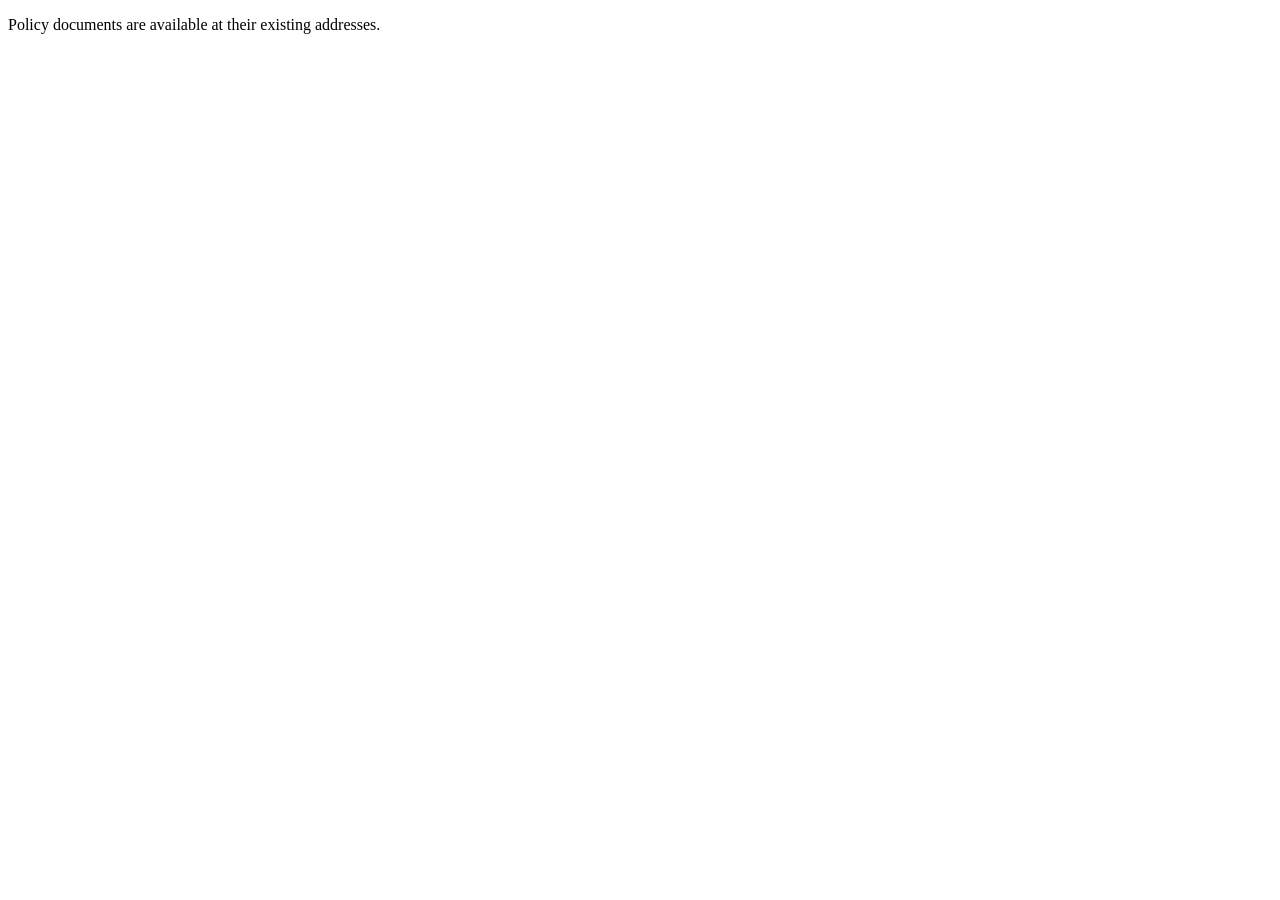
==== index.html @ 6944394e "Restore public TubTime privacy and terms documents" ====
<!doctype html><html lang="en"><head><meta charset="utf-8"><meta name="robots" content="noindex,nofollow"><meta name="viewport" content="width=device-width, initial-scale=1"><title>Policy documents</title></head><body><p>Policy documents are available at their existing addresses.</p></body></html>
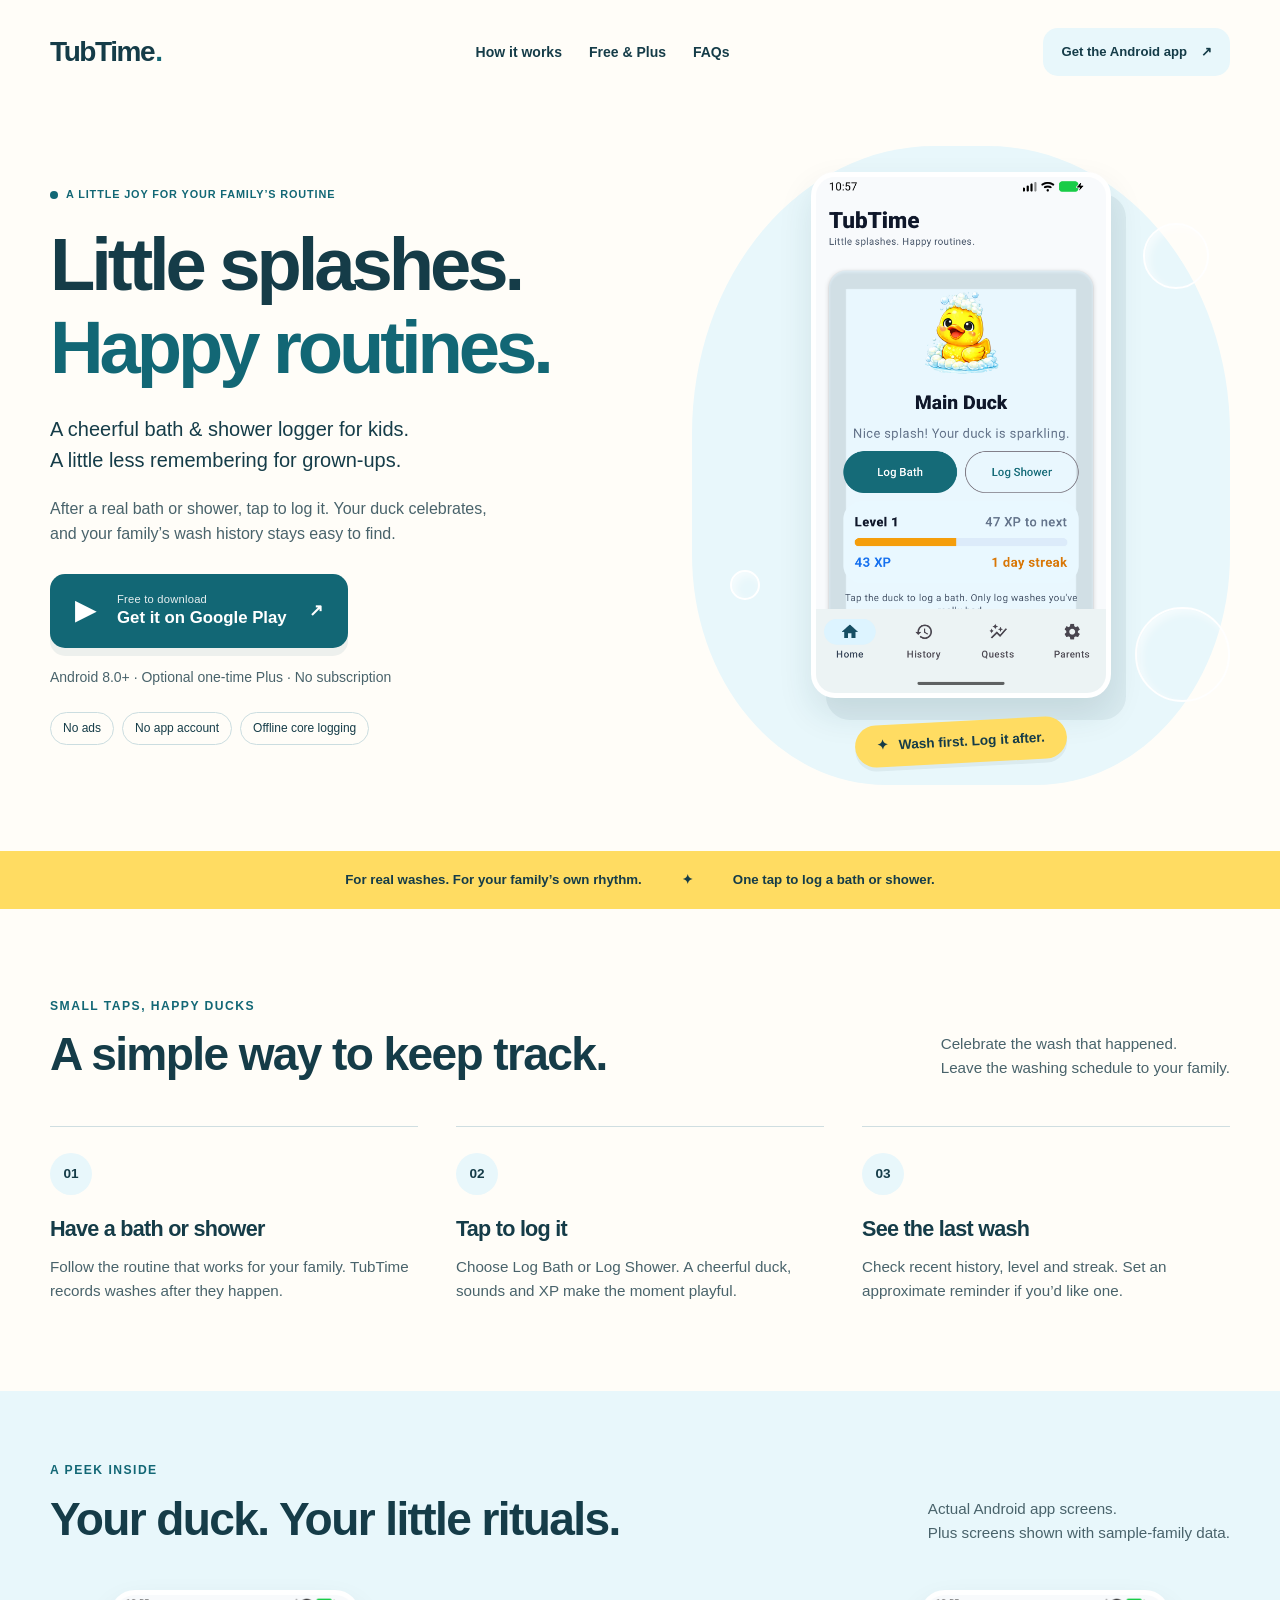
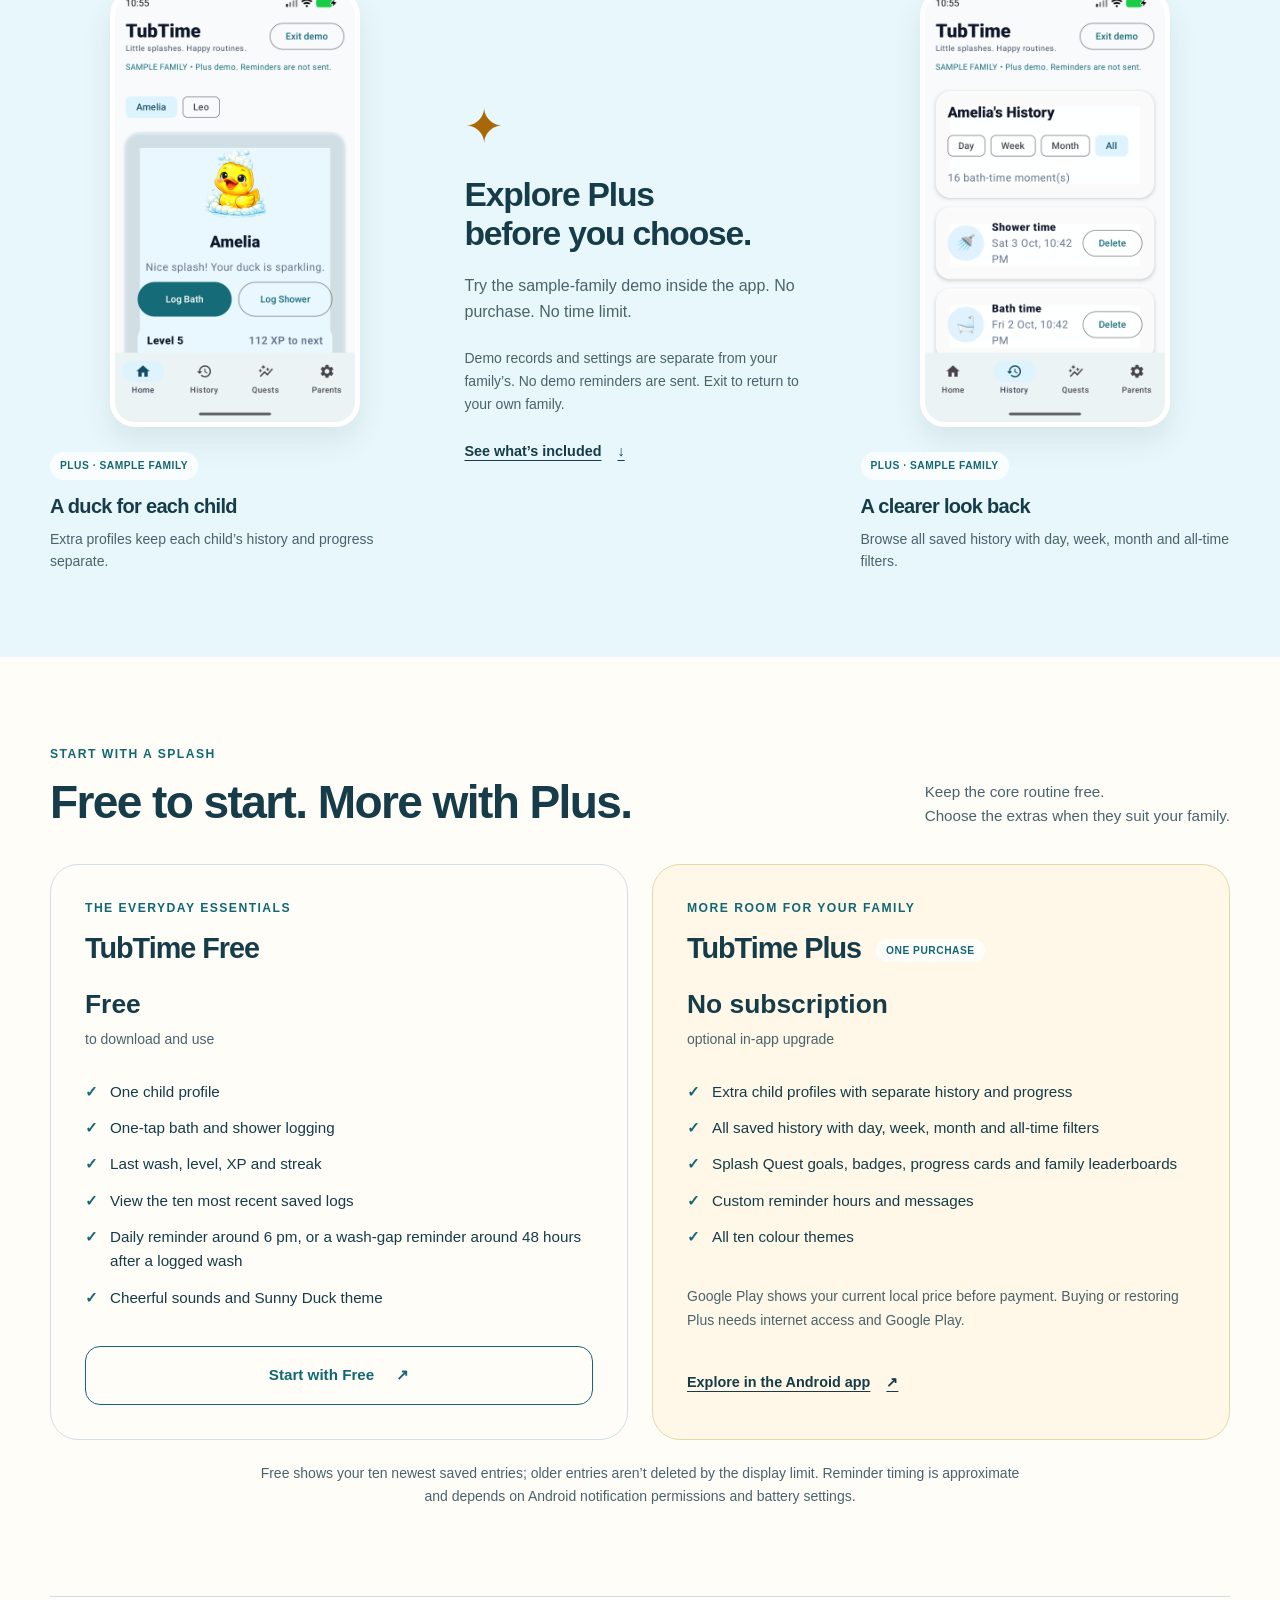
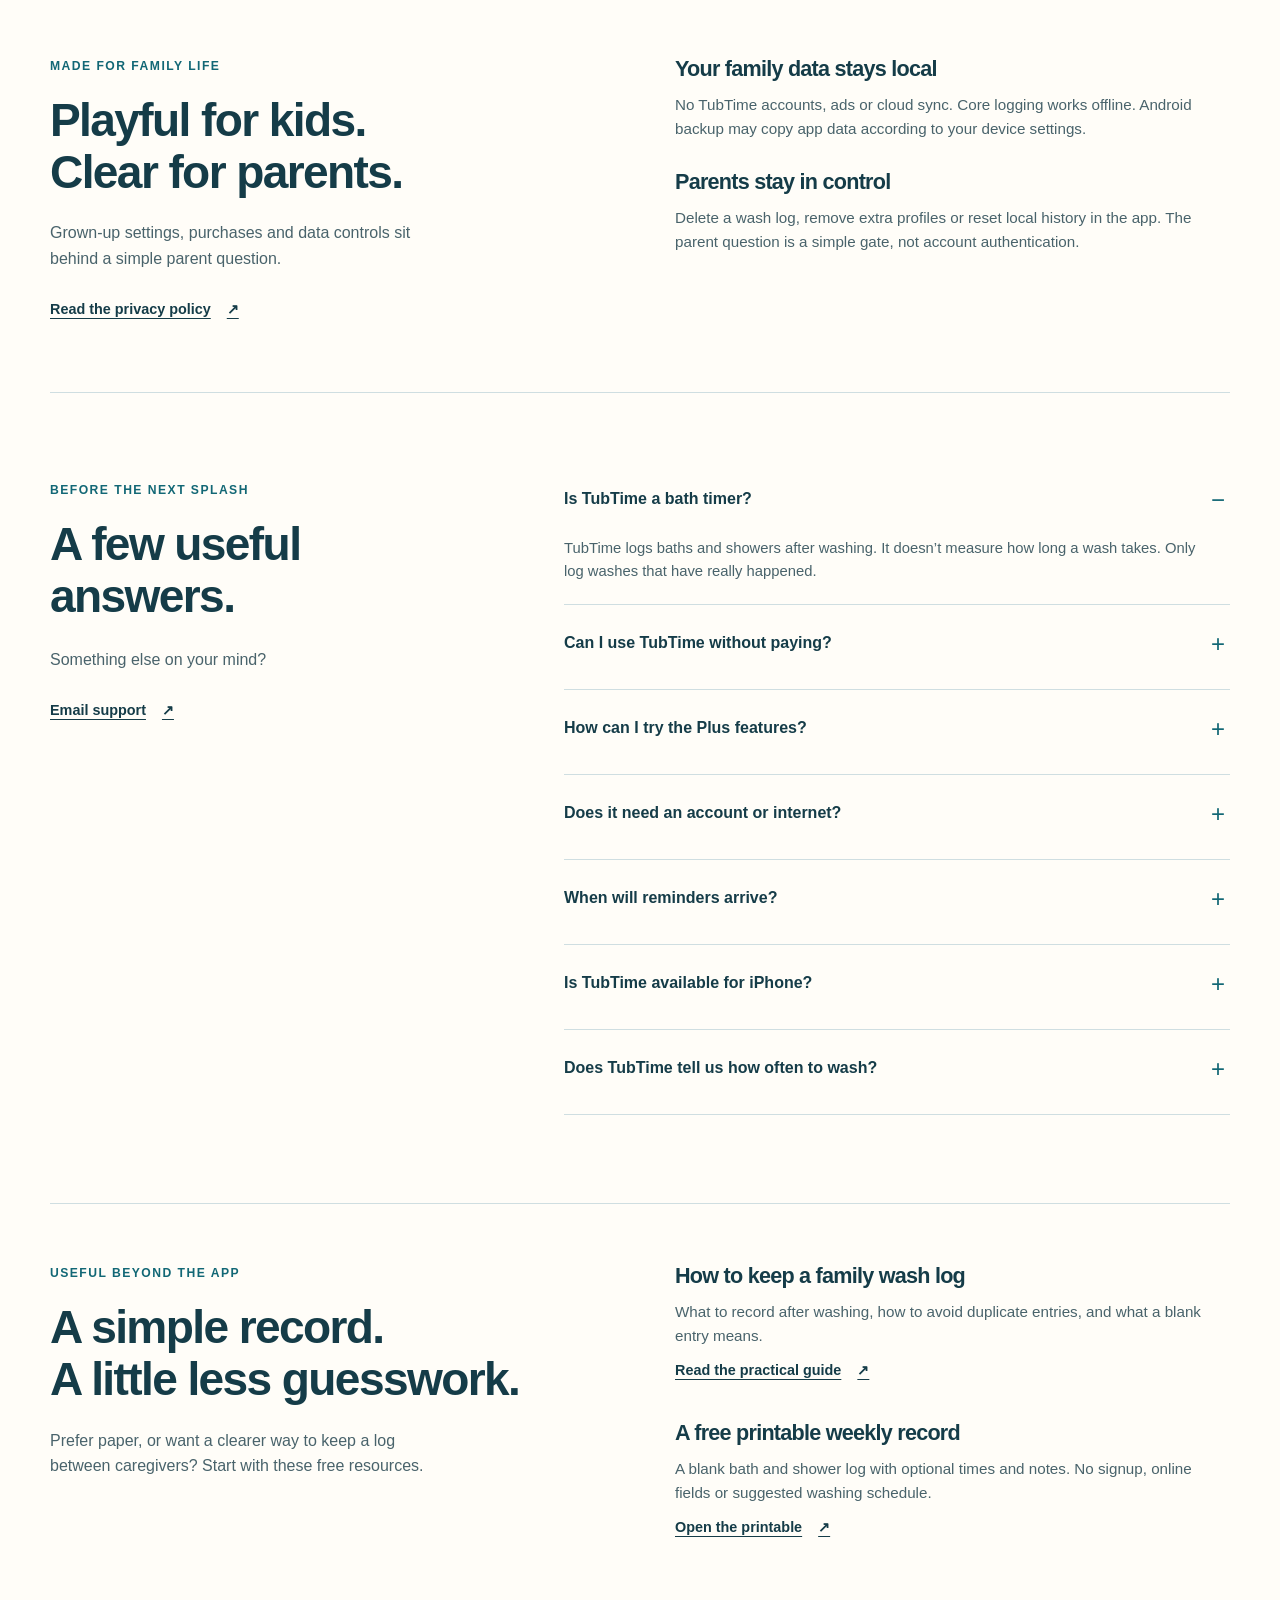
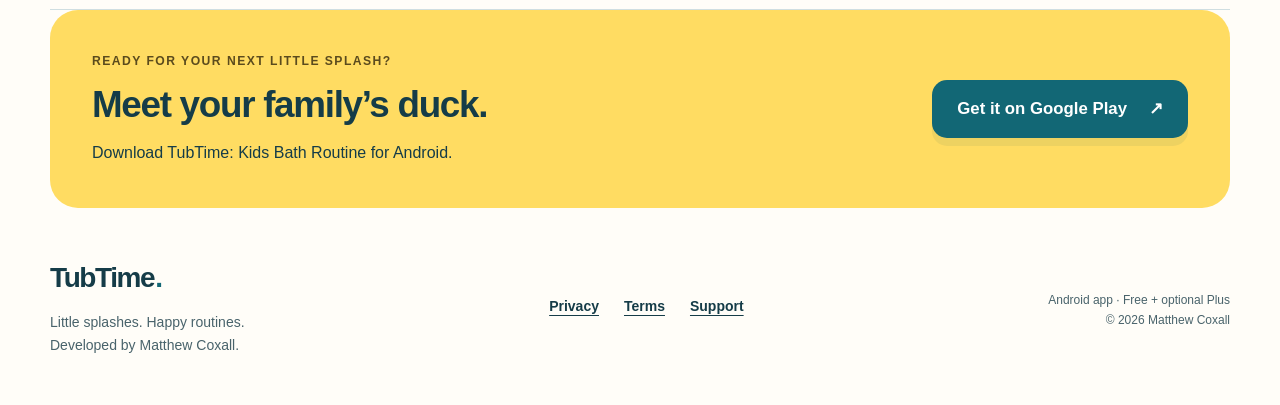
==== commit 8bb9783e: "Connect TubTime website to tubtime.app with preserved policy paths" ====
--- a/index.html
+++ b/index.html
@@ -1 +1,158 @@
-<!doctype html><html lang="en"><head><meta charset="utf-8"><meta name="robots" content="noindex,nofollow"><meta name="viewport" content="width=device-width, initial-scale=1"><title>Policy documents</title></head><body><p>Policy documents are available at their existing addresses.</p></body></html>+<!doctype html>
+<html lang="en-GB">
+<head>
+  <meta charset="utf-8">
+  <meta name="viewport" content="width=device-width, initial-scale=1">
+  <title>TubTime: Kids Bath Routine | Log baths &amp; showers</title>
+  <meta name="description" content="Log real baths and showers after washing with TubTime for Android. A cheerful duck, local family history and an optional one-time Plus upgrade.">
+  <meta name="theme-color" content="#e8f7fb">
+  <meta name="robots" content="index,follow">
+  <link rel="canonical" href="https://tubtime.app/">
+  <link rel="stylesheet" href="/Tubtime/styles.css">
+  <link rel="icon" type="image/svg+xml" href="/Tubtime/assets/favicon.svg">
+  <meta property="og:type" content="website">
+  <meta property="og:locale" content="en_GB">
+  <meta property="og:site_name" content="TubTime">
+  <meta property="og:title" content="TubTime · Little splashes. Happy routines.">
+  <meta property="og:description" content="A playful bath and shower logger for families. Wash first, then tap to log it. Free on Android with optional one-time Plus.">
+  <meta property="og:url" content="https://tubtime.app/">
+  <meta property="og:image" content="https://tubtime.app/Tubtime/assets/01-home.png">
+  <meta property="og:image:width" content="1080">
+  <meta property="og:image:height" content="1920">
+  <meta property="og:image:alt" content="TubTime Android Home with a cheerful duck and Log Bath and Log Shower buttons.">
+  <meta name="twitter:card" content="summary_large_image">
+  <meta name="twitter:title" content="TubTime · Little splashes. Happy routines.">
+  <meta name="twitter:description" content="Wash first. Log it after. A cheerful bath and shower logger for families on Android.">
+  <meta name="twitter:image" content="https://tubtime.app/Tubtime/assets/01-home.png">
+  <meta name="twitter:image:alt" content="TubTime Android Home with a duck and bath and shower logging buttons.">
+  <script type="application/ld+json">
+  {
+    "@context": "https://schema.org",
+    "@graph": [
+      {
+        "@type": "WebSite",
+        "@id": "https://tubtime.app/#website",
+        "url": "https://tubtime.app/",
+        "name": "TubTime",
+        "inLanguage": "en-GB",
+        "publisher": {"@id": "https://tubtime.app/#developer"}
+      },
+      {
+        "@type": "WebPage",
+        "@id": "https://tubtime.app/#webpage",
+        "url": "https://tubtime.app/",
+        "name": "TubTime: Kids Bath Routine | Log baths & showers",
+        "description": "A family bath and shower logger for Android, used after washing, with free core features and an optional one-time Plus purchase.",
+        "inLanguage": "en-GB",
+        "isPartOf": {"@id": "https://tubtime.app/#website"},
+        "mainEntity": {"@id": "https://tubtime.app/#app"}
+      },
+      {
+        "@type": "SoftwareApplication",
+        "@id": "https://tubtime.app/#app",
+        "name": "TubTime: Kids Bath Routine",
+        "url": "https://tubtime.app/",
+        "description": "Log baths and showers after washing. Free core logging with one child profile, ten recent logs, progress and approximate reminders. Optional one-time Plus unlocks extra profiles, all saved history, Splash Quest, custom reminders and ten themes.",
+        "operatingSystem": "Android 8.0 or later",
+        "applicationCategory": "LifestyleApplication",
+        "applicationSubCategory": "Parenting",
+        "softwareVersion": "1.1.0",
+        "installUrl": "https://play.google.com/store/apps/details?id=com.tubtime.app",
+        "isAccessibleForFree": true,
+        "offers": {
+          "@type": "Offer",
+          "name": "TubTime free core app; optional in-app Plus purchase",
+          "price": "0",
+          "url": "https://play.google.com/store/apps/details?id=com.tubtime.app"
+        },
+        "screenshot": "https://tubtime.app/Tubtime/assets/01-home.png",
+        "author": {"@id": "https://tubtime.app/#developer"},
+        "mainEntityOfPage": {"@id": "https://tubtime.app/#webpage"}
+      },
+      {
+        "@type": "Person",
+        "@id": "https://tubtime.app/#developer",
+        "name": "Matthew Coxall"
+      }
+    ]
+  }
+  </script>
+</head>
+<body>
+  <a class="skip-link" href="#main">Skip to content</a>
+  <header class="site-header wrap">
+    <a class="brand" href="/" aria-label="TubTime home">TubTime<span class="brand-dot" aria-hidden="true">.</span></a>
+    <nav aria-label="Main navigation">
+      <a href="#how-it-works">How it works</a><a href="#free-plus">Free &amp; Plus</a><a href="#questions">FAQs</a>
+    </nav>
+    <a class="button button-small" href="https://play.google.com/store/apps/details?id=com.tubtime.app">Get the Android app <span aria-hidden="true">↗</span></a>
+  </header>
+  <main id="main">
+    <section class="hero wrap" aria-labelledby="hero-title">
+      <div class="hero-copy">
+        <p class="eyebrow"><span class="tiny-dot" aria-hidden="true"></span> A little joy for your family’s routine</p>
+        <h1 id="hero-title">Little splashes.<br><span>Happy routines.</span></h1>
+        <p class="hero-intro">A cheerful bath &amp; shower logger for kids.<br class="desktop-break"> A little less remembering for grown-ups.</p>
+        <p class="hero-explain">After a real bath or shower, tap to log it. Your duck celebrates, and your family’s wash history stays easy to find.</p>
+        <a class="button button-primary" href="https://play.google.com/store/apps/details?id=com.tubtime.app"><span class="play-mark" aria-hidden="true">▶</span><span><small>Free to download</small>Get it on Google Play</span><span aria-hidden="true">↗</span></a>
+        <p class="small hero-note">Android 8.0+ · Optional one-time Plus · No subscription</p>
+        <div class="hero-tags" aria-label="App features"><span>No ads</span><span>No app account</span><span>Offline core logging</span></div>
+      </div>
+      <figure class="hero-visual">
+        <div class="bubble bubble-one" aria-hidden="true"></div><div class="bubble bubble-two" aria-hidden="true"></div><div class="bubble bubble-three" aria-hidden="true"></div>
+        <div class="phone"><img src="/Tubtime/assets/01-home.png" width="1080" height="1920" alt="TubTime Home: a clean yellow duck, Log Bath and Log Shower buttons, level and XP progress." fetchpriority="high"></div>
+        <figcaption><span aria-hidden="true">✦</span> Wash first. Log it after.</figcaption>
+      </figure>
+    </section>
+    <div class="ribbon"><p>For real washes. For your family’s own rhythm.</p><span aria-hidden="true">✦</span><p>One tap to log a bath or shower.</p></div>
+    <section class="section wrap" id="how-it-works" aria-labelledby="how-title">
+      <div class="section-heading"><div><p class="eyebrow">Small taps, happy ducks</p><h2 id="how-title">A simple way to keep track.</h2></div><p>Celebrate the wash that happened.<br>Leave the washing schedule to your family.</p></div>
+      <ol class="steps">
+        <li><span class="step-number">01</span><h3>Have a bath or shower</h3><p>Follow the routine that works for your family. TubTime records washes after they happen.</p></li>
+        <li><span class="step-number">02</span><h3>Tap to log it</h3><p>Choose Log Bath or Log Shower. A cheerful duck, sounds and XP make the moment playful.</p></li>
+        <li><span class="step-number">03</span><h3>See the last wash</h3><p>Check recent history, level and streak. Set an approximate reminder if you’d like one.</p></li>
+      </ol>
+    </section>
+    <section class="gallery-section" aria-labelledby="inside-title">
+      <div class="wrap">
+        <div class="section-heading"><div><p class="eyebrow">A peek inside</p><h2 id="inside-title">Your duck. Your little rituals.</h2></div><p>Actual Android app screens.<br>Plus screens shown with sample-family data.</p></div>
+        <div class="gallery">
+          <figure><div class="screen-shell"><img src="/Tubtime/assets/02-plus-sample-family.png" alt="Plus sample-family demo showing Amelia and Leo profiles, a duck, and bath and shower logging buttons. The sample-family label is visible." width="1080" height="1920" loading="lazy"></div><figcaption><span class="pill">Plus · sample family</span><h3>A duck for each child</h3><p>Extra profiles keep each child’s history and progress separate.</p></figcaption></figure>
+          <div class="gallery-note"><span class="sun" aria-hidden="true">✦</span><h3>Explore Plus<br> before you choose.</h3><p>Try the sample-family demo inside the app. No purchase. No time limit.</p><p class="small">Demo records and settings are separate from your family’s. No demo reminders are sent. Exit to return to your own family.</p><a class="text-link" href="#free-plus">See what’s included <span aria-hidden="true">↓</span></a></div>
+          <figure><div class="screen-shell"><img src="/Tubtime/assets/04-full-history.png" alt="Plus sample-family history for Amelia, with Day, Week, Month and All filters and saved bath and shower entries. The sample-family label is visible." width="1080" height="1920" loading="lazy"></div><figcaption><span class="pill">Plus · sample family</span><h3>A clearer look back</h3><p>Browse all saved history with day, week, month and all-time filters.</p></figcaption></figure>
+        </div>
+      </div>
+    </section>
+    <section class="section wrap" id="free-plus" aria-labelledby="plans-title">
+      <div class="section-heading"><div><p class="eyebrow">Start with a splash</p><h2 id="plans-title">Free to start. More with Plus.</h2></div><p>Keep the core routine free.<br>Choose the extras when they suit your family.</p></div>
+      <div class="plans">
+        <article class="plan"><p class="eyebrow">The everyday essentials</p><h3>TubTime Free</h3><p class="plan-price">Free<span>to download and use</span></p><ul class="check-list"><li>One child profile</li><li>One-tap bath and shower logging</li><li>Last wash, level, XP and streak</li><li>View the ten most recent saved logs</li><li>Daily reminder around 6 pm, or a wash-gap reminder around 48 hours after a logged wash</li><li>Cheerful sounds and Sunny Duck theme</li></ul><a class="button button-outline" href="https://play.google.com/store/apps/details?id=com.tubtime.app">Start with Free <span aria-hidden="true">↗</span></a></article>
+        <article class="plan plan-plus"><p class="eyebrow">More room for your family</p><h3>TubTime Plus <span class="pill">One purchase</span></h3><p class="plan-price">No subscription<span>optional in-app upgrade</span></p><ul class="check-list"><li>Extra child profiles with separate history and progress</li><li>All saved history with day, week, month and all-time filters</li><li>Splash Quest goals, badges, progress cards and family leaderboards</li><li>Custom reminder hours and messages</li><li>All ten colour themes</li></ul><p class="small">Google Play shows your current local price before payment. Buying or restoring Plus needs internet access and Google Play.</p><a class="text-link" href="https://play.google.com/store/apps/details?id=com.tubtime.app">Explore in the Android app <span aria-hidden="true">↗</span></a></article>
+      </div>
+      <p class="small plans-footnote">Free shows your ten newest saved entries; older entries aren’t deleted by the display limit. Reminder timing is approximate and depends on Android notification permissions and battery settings.</p>
+    </section>
+    <section class="privacy-section wrap" aria-labelledby="privacy-title">
+      <div><p class="eyebrow">Made for family life</p><h2 id="privacy-title">Playful for kids.<br>Clear for parents.</h2><p>Grown-up settings, purchases and data controls sit behind a simple parent question.</p><a class="text-link" href="/Tubtime/privacy.html">Read the privacy policy <span aria-hidden="true">↗</span></a></div>
+      <div class="privacy-points"><article><h3>Your family data stays local</h3><p>No TubTime accounts, ads or cloud sync. Core logging works offline. Android backup may copy app data according to your device settings.</p></article><article><h3>Parents stay in control</h3><p>Delete a wash log, remove extra profiles or reset local history in the app. The parent question is a simple gate, not account authentication.</p></article></div>
+    </section>
+    <section class="section wrap faq-section" id="questions" aria-labelledby="faq-title">
+      <div><p class="eyebrow">Before the next splash</p><h2 id="faq-title">A few useful answers.</h2><p>Something else on your mind?</p><a class="text-link" href="mailto:matthewcoxall@googlemail.com">Email support <span aria-hidden="true">↗</span></a></div>
+      <div class="faq-list">
+        <details open><summary>Is TubTime a bath timer?</summary><p>TubTime logs baths and showers after washing. It doesn’t measure how long a wash takes. Only log washes that have really happened.</p></details>
+        <details><summary>Can I use TubTime without paying?</summary><p>Yes. The free app includes one profile, bath and shower logging, level, XP, streak, ten recent logs, standard reminders and the Sunny Duck theme. Plus is an optional one-time purchase with no subscription.</p></details>
+        <details><summary>How can I try the Plus features?</summary><p>Open the sample-family demo in the app. It has separate local records and settings, no time limit and no purchase requirement. Demo reminders aren’t sent. Exit the demo to return to your own family; exploring the demo doesn’t buy Plus.</p></details>
+        <details><summary>Does it need an account or internet?</summary><p>No TubTime account is needed, and core logging works offline. Google Play purchases and restoring Plus need internet access. There is no TubTime cloud sync, including with Plus. Android backups can apply according to your device settings.</p></details>
+        <details><summary>When will reminders arrive?</summary><p>Free offers a daily reminder around 6 pm or a wash-gap reminder around 48 hours after a logged wash. Plus adds custom hours and messages. All reminders are approximate: Android notification permissions and battery settings affect delivery.</p></details>
+        <details><summary>Is TubTime available for iPhone?</summary><p>TubTime is currently available for Android 8.0 and later on Google Play. There is no released iPhone app to download.</p></details>
+        <details><summary>Does TubTime tell us how often to wash?</summary><p>No. Families choose their own routines. TubTime is a routine logger, not a medical device, and doesn’t give medical advice. Ask a qualified professional if you have medical questions.</p></details>
+      </div>
+    </section>
+    <section class="privacy-section wrap" id="resources" aria-labelledby="resources-title">
+      <div><p class="eyebrow">Useful beyond the app</p><h2 id="resources-title">A simple record.<br>A little less guesswork.</h2><p>Prefer paper, or want a clearer way to keep a log between caregivers? Start with these free resources.</p></div>
+      <div class="privacy-points"><article><h3>How to keep a family wash log</h3><p>What to record after washing, how to avoid duplicate entries, and what a blank entry means.</p><a class="text-link" href="/Tubtime/wash-log-guide.html">Read the practical guide <span aria-hidden="true">↗</span></a></article><article><h3>A free printable weekly record</h3><p>A blank bath and shower log with optional times and notes. No signup, online fields or suggested washing schedule.</p><a class="text-link" href="/Tubtime/weekly-wash-record.html">Open the printable <span aria-hidden="true">↗</span></a></article></div>
+    </section>
+    <section class="final-cta wrap" aria-labelledby="cta-title"><div><p class="eyebrow">Ready for your next little splash?</p><h2 id="cta-title">Meet your family’s duck.</h2><p>Download TubTime: Kids Bath Routine for Android.</p></div><a class="button button-primary" href="https://play.google.com/store/apps/details?id=com.tubtime.app">Get it on Google Play <span aria-hidden="true">↗</span></a></section>
+  </main>
+  <footer class="wrap site-footer"><div><a class="brand" href="/">TubTime<span class="brand-dot" aria-hidden="true">.</span></a><p class="small">Little splashes. Happy routines.<br>Developed by Matthew Coxall.</p></div><nav aria-label="Footer"><a href="/Tubtime/privacy.html">Privacy</a><a href="/Tubtime/terms.html">Terms</a><a href="mailto:matthewcoxall@googlemail.com">Support</a></nav><p class="small">Android app · Free + optional Plus<br>© 2026 Matthew Coxall</p></footer>
+</body>
+</html>
--- a/Tubtime/styles.css
+++ b/Tubtime/styles.css
@@ -0,0 +1,8 @@
+:root{--ink:#153c48;--muted:#49636b;--teal:#126775;--teal-dark:#0c4f5a;--sky:#e8f7fb;--cream:#fff8e8;--yellow:#ffdc62;--line:#cfdee1;--paper:#fffdf8;--radius:28px;color-scheme:light;font-family:ui-rounded,"Trebuchet MS",Arial,sans-serif;font-size:16px;line-height:1.6;color:var(--ink);background:var(--paper)}
+*{box-sizing:border-box}html{scroll-behavior:smooth;scroll-padding-top:25px}body{margin:0}img{display:block;max-width:100%;height:auto}a{color:inherit;text-underline-offset:4px}a:hover{color:var(--teal-dark)}a:focus-visible,summary:focus-visible{outline:3px solid #126775;outline-offset:5px;border-radius:5px}p{margin:0 0 1em;color:var(--muted)}h1,h2,h3{line-height:1.12;letter-spacing:-.035em;margin:0;color:var(--ink)}h1{font-size:clamp(3rem,5.8vw,5.25rem);font-weight:800;letter-spacing:-.055em}h2{font-size:clamp(2rem,3.6vw,3rem)}h3{font-size:1.35rem}figure{margin:0}.wrap{width:min(1180px,calc(100% - 64px));margin-inline:auto}.small{font-size:.875rem;line-height:1.65}.eyebrow{font-size:.76rem;letter-spacing:.12em;text-transform:uppercase;font-weight:800;color:var(--teal);margin-bottom:19px}.skip-link{position:absolute;top:-100px;left:20px;z-index:10;background:white;padding:12px}.skip-link:focus{top:10px}.site-header{display:flex;align-items:center;justify-content:space-between;gap:25px;padding-block:28px}.brand{display:inline-flex;align-items:center;gap:9px;font-size:1.75rem;letter-spacing:-.05em;font-weight:800;text-decoration:none;white-space:nowrap}.brand img{border-radius:12px}.brand-dot{color:var(--teal);margin-left:-8px}.site-header nav{display:flex;gap:27px;font-size:.875rem;font-weight:700}.site-header nav a{text-decoration:none}.site-header nav a:hover{text-decoration:underline}.button{display:inline-flex;align-items:center;justify-content:center;gap:22px;text-decoration:none;font-weight:800;line-height:1.35;border-radius:15px;padding:18px 25px;min-height:48px;transition:background .15s,transform .15s}.button:hover{transform:translateY(-2px)}.button-small{background:var(--sky);font-size:.82rem;padding:13px 18px;gap:14px}.button-primary{background:var(--teal);color:white;box-shadow:0 8px 0 #0d4e5a12;font-size:1.05rem}.button-primary:hover{background:var(--teal-dark);color:white}.button-primary small{display:block;font-weight:400;font-size:.7rem;text-align:left;opacity:.9;letter-spacing:.02em}.button-primary .play-mark{font-size:1.65rem}.button-outline{border:1px solid var(--teal);color:var(--teal);font-size:.95rem}.button-outline:hover{background:var(--sky)}.hero{display:grid;grid-template-columns:1.12fr 1fr;align-items:center;gap:40px;padding-block:42px 66px}.hero-copy{padding-block:22px}.hero-copy h1 span{color:var(--teal)}.hero .eyebrow{display:flex;align-items:center;gap:8px;font-size:.68rem;letter-spacing:.08em}.tiny-dot{width:8px;height:8px;background:var(--teal);border-radius:50%}.hero-intro{font-size:1.25rem;line-height:1.55;margin-top:25px;color:var(--ink)}.hero-explain{max-width:450px;margin-bottom:27px}.hero-note{margin:18px 0}.hero-tags{display:flex;flex-wrap:wrap;gap:8px;margin-top:23px}.hero-tags span{font-size:.75rem;border:1px solid #cbdde0;border-radius:100px;padding:6px 12px}.hero-visual{position:relative;min-width:0;border-radius:45% 45% 36% 36%;background:var(--sky);padding:26px 20px 23px;display:flex;align-items:center;flex-direction:column;isolation:isolate}.phone{width:300px;border:5px solid white;border-radius:24px;overflow:hidden;box-shadow:15px 22px 0 #143c4811,0 16px 35px #143c481c;background:white;position:relative;z-index:1}.phone img{width:100%;height:auto}.hero-visual figcaption{position:relative;z-index:2;font-size:.85rem;font-weight:800;background:var(--yellow);padding:10px 22px;border-radius:100px;margin-top:23px;transform:rotate(-3deg);box-shadow:0 4px 0 #153c4810}.hero-visual figcaption span{padding-right:6px}.bubble{position:absolute;border:2px solid white;box-shadow:inset 4px 4px 8px #ffffff90;border-radius:50%;z-index:0}.bubble-one{width:66px;height:66px;top:12%;right:4%}.bubble-two{width:30px;height:30px;bottom:29%;left:7%}.bubble-three{width:95px;height:95px;bottom:13%;right:0%}.ribbon{background:var(--yellow);display:flex;justify-content:center;align-items:center;gap:40px;padding:18px 32px;font-size:.83rem;font-weight:700}.ribbon p{margin:0;color:var(--ink)}.section{padding-block:88px}.section-heading{display:flex;justify-content:space-between;align-items:flex-end;gap:40px;margin-bottom:35px}.section-heading p:last-child{margin-bottom:0}.section-heading>p{font-size:.95rem;max-width:330px}.section-heading .eyebrow{margin-bottom:13px}.steps{display:grid;grid-template-columns:repeat(3,1fr);gap:38px;list-style:none;margin:45px 0 0;padding:0}.steps li{border-top:1px solid var(--line);padding-top:26px}.step-number{display:inline-flex;width:42px;height:42px;align-items:center;justify-content:center;border-radius:50%;background:var(--sky);font-weight:800;font-size:.85rem;margin-bottom:22px}.steps h3{margin-bottom:14px}.steps p{font-size:.95rem;margin-bottom:0}.gallery-section{background:var(--sky);padding-block:70px}.gallery{display:grid;grid-template-columns:1fr .95fr 1fr;gap:45px;margin-top:45px;align-items:center}.screen-shell{width:min(100%,250px);margin-inline:auto;background:#fff;border:5px solid white;border-radius:25px;overflow:hidden;box-shadow:0 14px 30px #143c4817}.screen-shell img{width:100%}.gallery figcaption{margin-top:25px}.pill{display:inline-block;font-size:.64rem;letter-spacing:.05em;text-transform:uppercase;font-weight:800;padding:6px 10px;border-radius:100px;background:#ffffffcc;color:var(--teal);vertical-align:middle}.gallery figcaption h3{margin-top:15px;font-size:1.25rem}.gallery figcaption p{font-size:.875rem;margin-top:10px}.gallery-note{padding:12px 0}.gallery-note h3{font-size:2.1rem;line-height:1.15;margin:25px 0 20px}.sun{font-size:3rem;line-height:1;color:#a86808}.gallery-note .small{margin-top:22px}.text-link{display:inline-flex;gap:16px;align-items:center;font-size:.9rem;font-weight:800}.plans{display:grid;grid-template-columns:1fr 1fr;gap:24px}.plan{border:1px solid var(--line);border-radius:var(--radius);padding:34px;display:flex;align-items:flex-start;flex-direction:column}.plan .eyebrow{margin-bottom:14px}.plan h3{font-size:1.8rem}.plan h3 .pill{margin-left:8px}.plan-plus{background:var(--cream);border-color:#e5d7a7}.plan-price{font-size:1.65rem;color:var(--ink);font-weight:800;line-height:1.3;margin-top:23px;margin-bottom:20px}.plan-price span{display:block;font-size:.875rem;font-weight:400;color:var(--muted);margin-top:8px}.check-list{list-style:none;padding:0;margin:0 0 24px;font-size:.95rem}.check-list li{position:relative;padding-left:25px;margin:12px 0}.check-list li:before{content:'✓';position:absolute;left:0;color:var(--teal);font-weight:800}.plan .button{margin-top:auto;width:100%}.plan-plus .text-link{margin-top:auto}.plans-footnote{max-width:780px;margin:22px auto 0;text-align:center}.privacy-section{display:grid;grid-template-columns:1fr 1fr;gap:70px;border-top:1px solid var(--line);border-bottom:1px solid var(--line);padding-block:60px}.privacy-section h2{margin-bottom:22px}.privacy-section>div>p:not(.eyebrow){max-width:400px}.privacy-points{display:flex;flex-direction:column;gap:28px}.privacy-points h3{margin-bottom:12px}.privacy-points p{margin:0;font-size:.95rem}.faq-section{display:grid;grid-template-columns:.8fr 1.2fr;gap:70px}.faq-section h2{margin-bottom:25px}.faq-list details{border-bottom:1px solid var(--line);padding:20px 0}.faq-list details:first-child{padding-top:0}.faq-list summary{cursor:pointer;list-style:none;position:relative;font-weight:800;font-size:1rem;padding:5px 36px 5px 0;min-height:44px}.faq-list summary::-webkit-details-marker{display:none}.faq-list summary:after{content:'+';position:absolute;right:5px;top:0;font-size:1.5rem;font-weight:400;color:var(--teal)}.faq-list details[open] summary:after{content:'−'}.faq-list details p{margin:12px 25px 0 0;font-size:.925rem}.final-cta{background:var(--yellow);border-radius:var(--radius);padding:42px;display:flex;align-items:center;justify-content:space-between;gap:32px}.final-cta .eyebrow{color:#5b4b1d;margin-bottom:12px}.final-cta h2{font-size:2.3rem}.final-cta p:last-child{margin:15px 0 0;color:var(--ink)}.final-cta .button{flex-shrink:0}.site-footer{display:flex;justify-content:space-between;align-items:center;gap:35px;padding-block:48px}.site-footer p{margin:10px 0 0}.site-footer nav{display:flex;gap:25px;flex-wrap:wrap;font-size:.875rem;font-weight:700}.site-footer>p{font-size:.75rem;text-align:right}
+@media(min-width:1400px){.hero{gap:65px}.phone{width:300px}}
+@media(max-width:1000px){.wrap{width:calc(100% - 48px)}.site-header nav{gap:18px}.site-header{gap:18px}.site-header .button-small{font-size:.75rem}.hero{gap:22px}h1{font-size:3.8rem}.hero-intro{font-size:1.1rem}.phone{width:230px}.hero .eyebrow{font-size:.6rem}.gallery{gap:24px}.gallery-note h3{font-size:1.75rem}.privacy-section,.faq-section{gap:35px}.final-cta{padding:32px}.final-cta h2{font-size:1.9rem}}
+@media(max-width:760px){.wrap{width:calc(100% - 36px)}.site-header{padding-block:20px;flex-wrap:wrap}.brand{font-size:1.5rem}.brand img{width:34px;height:34px}.site-header nav{order:3;width:100%;justify-content:space-between;border-top:1px solid var(--line);padding-top:17px}.site-header .button-small{padding:11px 13px;font-size:.7rem}.hero{grid-template-columns:1fr;padding-block:12px 45px;gap:26px}.hero-copy{padding-block:15px 0}h1{font-size:clamp(2.75rem,10vw,4rem)}.hero .eyebrow{font-size:.61rem;margin-bottom:20px}.hero-intro{font-size:1.13rem;margin-top:22px}.hero-explain{font-size:.95rem;max-width:430px}.hero-note{font-size:.76rem}.hero-tags{margin-top:18px;gap:6px}.hero-tags span{font-size:.7rem}.hero-visual{width:min(100%,400px);margin:auto;padding:25px 20px 22px;border-radius:40% 40% 30% 30%}.phone{width:260px}.hero-visual figcaption{font-size:.8rem}.ribbon{gap:12px;flex-direction:column;text-align:center;padding:17px}.ribbon span{display:none}.ribbon p{font-size:.75rem}.section{padding-block:57px}.section-heading{display:block;margin-bottom:28px}.section-heading>p{margin-top:18px;max-width:100%;font-size:.9rem}.section-heading br{display:none}.steps{grid-template-columns:1fr;gap:26px;margin-top:32px}.steps li{padding-top:22px;display:grid;grid-template-columns:42px 1fr;column-gap:18px}.step-number{grid-row:1/3;margin:0}.steps h3{font-size:1.2rem;margin:0 0 10px}.steps p{grid-column:2}.gallery-section{padding-block:50px}.gallery{grid-template-columns:1fr;gap:38px;margin-top:32px}.gallery figure{display:grid;grid-template-columns:1fr 1fr;gap:22px;align-items:center}.screen-shell{border-radius:19px}.gallery figcaption{margin:0}.gallery figcaption h3{font-size:1.25rem}.gallery figcaption .pill{font-size:.55rem;padding:5px 8px}.gallery figcaption p{font-size:.8rem}.gallery-note{background:#ffffff99;padding:25px;border-radius:22px;order:3}.gallery-note h3{font-size:1.8rem;margin:14px 0}.gallery-note h3 br{display:none}.gallery-note .sun{font-size:2rem}.plans{grid-template-columns:1fr;gap:20px}.plan{padding:25px}.plan h3{font-size:1.65rem}.plan-price{font-size:1.55rem}.privacy-section{grid-template-columns:1fr;gap:35px;padding-block:42px}.faq-section{grid-template-columns:1fr;gap:32px}.final-cta{display:block;padding:30px 24px}.final-cta h2{font-size:1.9rem}.final-cta .button{margin-top:24px;width:100%}.site-footer{display:block;padding-block:35px}.site-footer nav{margin-top:25px;gap:25px}.site-footer>p{text-align:left;margin-top:25px}.desktop-break{display:none}}
+@media(prefers-reduced-motion:reduce){html{scroll-behavior:auto}.button{transition:none}.button:hover{transform:none}}
+
+.site-header nav a,.site-footer nav a{display:inline-flex;align-items:center;min-height:44px}.text-link{min-height:44px}
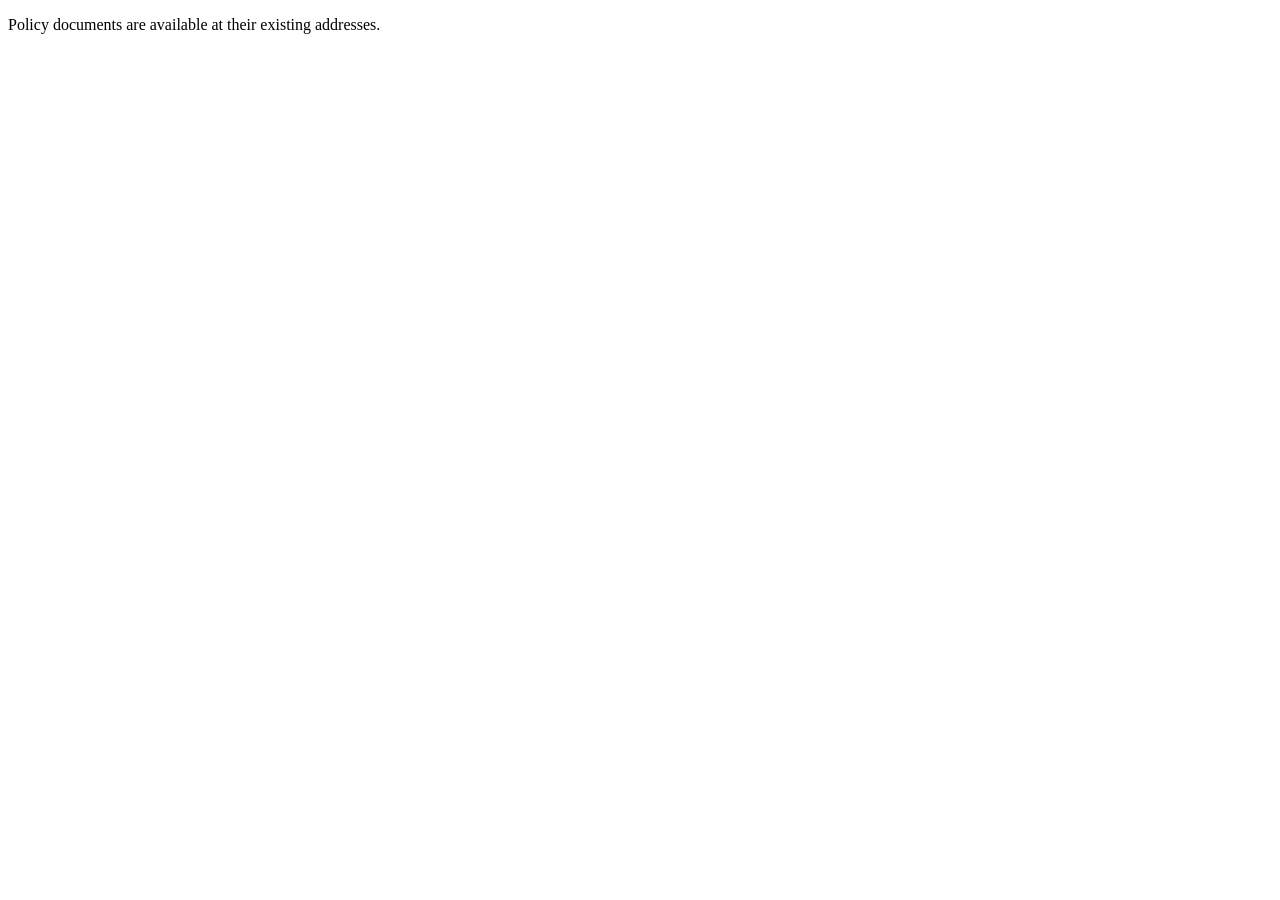
==== commit 353f5e43: "Preserve original TubTime policy host independently of custom domain" ====
--- a/index.html
+++ b/index.html
@@ -1,158 +1 @@
-<!doctype html>
-<html lang="en-GB">
-<head>
-  <meta charset="utf-8">
-  <meta name="viewport" content="width=device-width, initial-scale=1">
-  <title>TubTime: Kids Bath Routine | Log baths &amp; showers</title>
-  <meta name="description" content="Log real baths and showers after washing with TubTime for Android. A cheerful duck, local family history and an optional one-time Plus upgrade.">
-  <meta name="theme-color" content="#e8f7fb">
-  <meta name="robots" content="index,follow">
-  <link rel="canonical" href="https://tubtime.app/">
-  <link rel="stylesheet" href="/Tubtime/styles.css">
-  <link rel="icon" type="image/svg+xml" href="/Tubtime/assets/favicon.svg">
-  <meta property="og:type" content="website">
-  <meta property="og:locale" content="en_GB">
-  <meta property="og:site_name" content="TubTime">
-  <meta property="og:title" content="TubTime · Little splashes. Happy routines.">
-  <meta property="og:description" content="A playful bath and shower logger for families. Wash first, then tap to log it. Free on Android with optional one-time Plus.">
-  <meta property="og:url" content="https://tubtime.app/">
-  <meta property="og:image" content="https://tubtime.app/Tubtime/assets/01-home.png">
-  <meta property="og:image:width" content="1080">
-  <meta property="og:image:height" content="1920">
-  <meta property="og:image:alt" content="TubTime Android Home with a cheerful duck and Log Bath and Log Shower buttons.">
-  <meta name="twitter:card" content="summary_large_image">
-  <meta name="twitter:title" content="TubTime · Little splashes. Happy routines.">
-  <meta name="twitter:description" content="Wash first. Log it after. A cheerful bath and shower logger for families on Android.">
-  <meta name="twitter:image" content="https://tubtime.app/Tubtime/assets/01-home.png">
-  <meta name="twitter:image:alt" content="TubTime Android Home with a duck and bath and shower logging buttons.">
-  <script type="application/ld+json">
-  {
-    "@context": "https://schema.org",
-    "@graph": [
-      {
-        "@type": "WebSite",
-        "@id": "https://tubtime.app/#website",
-        "url": "https://tubtime.app/",
-        "name": "TubTime",
-        "inLanguage": "en-GB",
-        "publisher": {"@id": "https://tubtime.app/#developer"}
-      },
-      {
-        "@type": "WebPage",
-        "@id": "https://tubtime.app/#webpage",
-        "url": "https://tubtime.app/",
-        "name": "TubTime: Kids Bath Routine | Log baths & showers",
-        "description": "A family bath and shower logger for Android, used after washing, with free core features and an optional one-time Plus purchase.",
-        "inLanguage": "en-GB",
-        "isPartOf": {"@id": "https://tubtime.app/#website"},
-        "mainEntity": {"@id": "https://tubtime.app/#app"}
-      },
-      {
-        "@type": "SoftwareApplication",
-        "@id": "https://tubtime.app/#app",
-        "name": "TubTime: Kids Bath Routine",
-        "url": "https://tubtime.app/",
-        "description": "Log baths and showers after washing. Free core logging with one child profile, ten recent logs, progress and approximate reminders. Optional one-time Plus unlocks extra profiles, all saved history, Splash Quest, custom reminders and ten themes.",
-        "operatingSystem": "Android 8.0 or later",
-        "applicationCategory": "LifestyleApplication",
-        "applicationSubCategory": "Parenting",
-        "softwareVersion": "1.1.0",
-        "installUrl": "https://play.google.com/store/apps/details?id=com.tubtime.app",
-        "isAccessibleForFree": true,
-        "offers": {
-          "@type": "Offer",
-          "name": "TubTime free core app; optional in-app Plus purchase",
-          "price": "0",
-          "url": "https://play.google.com/store/apps/details?id=com.tubtime.app"
-        },
-        "screenshot": "https://tubtime.app/Tubtime/assets/01-home.png",
-        "author": {"@id": "https://tubtime.app/#developer"},
-        "mainEntityOfPage": {"@id": "https://tubtime.app/#webpage"}
-      },
-      {
-        "@type": "Person",
-        "@id": "https://tubtime.app/#developer",
-        "name": "Matthew Coxall"
-      }
-    ]
-  }
-  </script>
-</head>
-<body>
-  <a class="skip-link" href="#main">Skip to content</a>
-  <header class="site-header wrap">
-    <a class="brand" href="/" aria-label="TubTime home">TubTime<span class="brand-dot" aria-hidden="true">.</span></a>
-    <nav aria-label="Main navigation">
-      <a href="#how-it-works">How it works</a><a href="#free-plus">Free &amp; Plus</a><a href="#questions">FAQs</a>
-    </nav>
-    <a class="button button-small" href="https://play.google.com/store/apps/details?id=com.tubtime.app">Get the Android app <span aria-hidden="true">↗</span></a>
-  </header>
-  <main id="main">
-    <section class="hero wrap" aria-labelledby="hero-title">
-      <div class="hero-copy">
-        <p class="eyebrow"><span class="tiny-dot" aria-hidden="true"></span> A little joy for your family’s routine</p>
-        <h1 id="hero-title">Little splashes.<br><span>Happy routines.</span></h1>
-        <p class="hero-intro">A cheerful bath &amp; shower logger for kids.<br class="desktop-break"> A little less remembering for grown-ups.</p>
-        <p class="hero-explain">After a real bath or shower, tap to log it. Your duck celebrates, and your family’s wash history stays easy to find.</p>
-        <a class="button button-primary" href="https://play.google.com/store/apps/details?id=com.tubtime.app"><span class="play-mark" aria-hidden="true">▶</span><span><small>Free to download</small>Get it on Google Play</span><span aria-hidden="true">↗</span></a>
-        <p class="small hero-note">Android 8.0+ · Optional one-time Plus · No subscription</p>
-        <div class="hero-tags" aria-label="App features"><span>No ads</span><span>No app account</span><span>Offline core logging</span></div>
-      </div>
-      <figure class="hero-visual">
-        <div class="bubble bubble-one" aria-hidden="true"></div><div class="bubble bubble-two" aria-hidden="true"></div><div class="bubble bubble-three" aria-hidden="true"></div>
-        <div class="phone"><img src="/Tubtime/assets/01-home.png" width="1080" height="1920" alt="TubTime Home: a clean yellow duck, Log Bath and Log Shower buttons, level and XP progress." fetchpriority="high"></div>
-        <figcaption><span aria-hidden="true">✦</span> Wash first. Log it after.</figcaption>
-      </figure>
-    </section>
-    <div class="ribbon"><p>For real washes. For your family’s own rhythm.</p><span aria-hidden="true">✦</span><p>One tap to log a bath or shower.</p></div>
-    <section class="section wrap" id="how-it-works" aria-labelledby="how-title">
-      <div class="section-heading"><div><p class="eyebrow">Small taps, happy ducks</p><h2 id="how-title">A simple way to keep track.</h2></div><p>Celebrate the wash that happened.<br>Leave the washing schedule to your family.</p></div>
-      <ol class="steps">
-        <li><span class="step-number">01</span><h3>Have a bath or shower</h3><p>Follow the routine that works for your family. TubTime records washes after they happen.</p></li>
-        <li><span class="step-number">02</span><h3>Tap to log it</h3><p>Choose Log Bath or Log Shower. A cheerful duck, sounds and XP make the moment playful.</p></li>
-        <li><span class="step-number">03</span><h3>See the last wash</h3><p>Check recent history, level and streak. Set an approximate reminder if you’d like one.</p></li>
-      </ol>
-    </section>
-    <section class="gallery-section" aria-labelledby="inside-title">
-      <div class="wrap">
-        <div class="section-heading"><div><p class="eyebrow">A peek inside</p><h2 id="inside-title">Your duck. Your little rituals.</h2></div><p>Actual Android app screens.<br>Plus screens shown with sample-family data.</p></div>
-        <div class="gallery">
-          <figure><div class="screen-shell"><img src="/Tubtime/assets/02-plus-sample-family.png" alt="Plus sample-family demo showing Amelia and Leo profiles, a duck, and bath and shower logging buttons. The sample-family label is visible." width="1080" height="1920" loading="lazy"></div><figcaption><span class="pill">Plus · sample family</span><h3>A duck for each child</h3><p>Extra profiles keep each child’s history and progress separate.</p></figcaption></figure>
-          <div class="gallery-note"><span class="sun" aria-hidden="true">✦</span><h3>Explore Plus<br> before you choose.</h3><p>Try the sample-family demo inside the app. No purchase. No time limit.</p><p class="small">Demo records and settings are separate from your family’s. No demo reminders are sent. Exit to return to your own family.</p><a class="text-link" href="#free-plus">See what’s included <span aria-hidden="true">↓</span></a></div>
-          <figure><div class="screen-shell"><img src="/Tubtime/assets/04-full-history.png" alt="Plus sample-family history for Amelia, with Day, Week, Month and All filters and saved bath and shower entries. The sample-family label is visible." width="1080" height="1920" loading="lazy"></div><figcaption><span class="pill">Plus · sample family</span><h3>A clearer look back</h3><p>Browse all saved history with day, week, month and all-time filters.</p></figcaption></figure>
-        </div>
-      </div>
-    </section>
-    <section class="section wrap" id="free-plus" aria-labelledby="plans-title">
-      <div class="section-heading"><div><p class="eyebrow">Start with a splash</p><h2 id="plans-title">Free to start. More with Plus.</h2></div><p>Keep the core routine free.<br>Choose the extras when they suit your family.</p></div>
-      <div class="plans">
-        <article class="plan"><p class="eyebrow">The everyday essentials</p><h3>TubTime Free</h3><p class="plan-price">Free<span>to download and use</span></p><ul class="check-list"><li>One child profile</li><li>One-tap bath and shower logging</li><li>Last wash, level, XP and streak</li><li>View the ten most recent saved logs</li><li>Daily reminder around 6 pm, or a wash-gap reminder around 48 hours after a logged wash</li><li>Cheerful sounds and Sunny Duck theme</li></ul><a class="button button-outline" href="https://play.google.com/store/apps/details?id=com.tubtime.app">Start with Free <span aria-hidden="true">↗</span></a></article>
-        <article class="plan plan-plus"><p class="eyebrow">More room for your family</p><h3>TubTime Plus <span class="pill">One purchase</span></h3><p class="plan-price">No subscription<span>optional in-app upgrade</span></p><ul class="check-list"><li>Extra child profiles with separate history and progress</li><li>All saved history with day, week, month and all-time filters</li><li>Splash Quest goals, badges, progress cards and family leaderboards</li><li>Custom reminder hours and messages</li><li>All ten colour themes</li></ul><p class="small">Google Play shows your current local price before payment. Buying or restoring Plus needs internet access and Google Play.</p><a class="text-link" href="https://play.google.com/store/apps/details?id=com.tubtime.app">Explore in the Android app <span aria-hidden="true">↗</span></a></article>
-      </div>
-      <p class="small plans-footnote">Free shows your ten newest saved entries; older entries aren’t deleted by the display limit. Reminder timing is approximate and depends on Android notification permissions and battery settings.</p>
-    </section>
-    <section class="privacy-section wrap" aria-labelledby="privacy-title">
-      <div><p class="eyebrow">Made for family life</p><h2 id="privacy-title">Playful for kids.<br>Clear for parents.</h2><p>Grown-up settings, purchases and data controls sit behind a simple parent question.</p><a class="text-link" href="/Tubtime/privacy.html">Read the privacy policy <span aria-hidden="true">↗</span></a></div>
-      <div class="privacy-points"><article><h3>Your family data stays local</h3><p>No TubTime accounts, ads or cloud sync. Core logging works offline. Android backup may copy app data according to your device settings.</p></article><article><h3>Parents stay in control</h3><p>Delete a wash log, remove extra profiles or reset local history in the app. The parent question is a simple gate, not account authentication.</p></article></div>
-    </section>
-    <section class="section wrap faq-section" id="questions" aria-labelledby="faq-title">
-      <div><p class="eyebrow">Before the next splash</p><h2 id="faq-title">A few useful answers.</h2><p>Something else on your mind?</p><a class="text-link" href="mailto:matthewcoxall@googlemail.com">Email support <span aria-hidden="true">↗</span></a></div>
-      <div class="faq-list">
-        <details open><summary>Is TubTime a bath timer?</summary><p>TubTime logs baths and showers after washing. It doesn’t measure how long a wash takes. Only log washes that have really happened.</p></details>
-        <details><summary>Can I use TubTime without paying?</summary><p>Yes. The free app includes one profile, bath and shower logging, level, XP, streak, ten recent logs, standard reminders and the Sunny Duck theme. Plus is an optional one-time purchase with no subscription.</p></details>
-        <details><summary>How can I try the Plus features?</summary><p>Open the sample-family demo in the app. It has separate local records and settings, no time limit and no purchase requirement. Demo reminders aren’t sent. Exit the demo to return to your own family; exploring the demo doesn’t buy Plus.</p></details>
-        <details><summary>Does it need an account or internet?</summary><p>No TubTime account is needed, and core logging works offline. Google Play purchases and restoring Plus need internet access. There is no TubTime cloud sync, including with Plus. Android backups can apply according to your device settings.</p></details>
-        <details><summary>When will reminders arrive?</summary><p>Free offers a daily reminder around 6 pm or a wash-gap reminder around 48 hours after a logged wash. Plus adds custom hours and messages. All reminders are approximate: Android notification permissions and battery settings affect delivery.</p></details>
-        <details><summary>Is TubTime available for iPhone?</summary><p>TubTime is currently available for Android 8.0 and later on Google Play. There is no released iPhone app to download.</p></details>
-        <details><summary>Does TubTime tell us how often to wash?</summary><p>No. Families choose their own routines. TubTime is a routine logger, not a medical device, and doesn’t give medical advice. Ask a qualified professional if you have medical questions.</p></details>
-      </div>
-    </section>
-    <section class="privacy-section wrap" id="resources" aria-labelledby="resources-title">
-      <div><p class="eyebrow">Useful beyond the app</p><h2 id="resources-title">A simple record.<br>A little less guesswork.</h2><p>Prefer paper, or want a clearer way to keep a log between caregivers? Start with these free resources.</p></div>
-      <div class="privacy-points"><article><h3>How to keep a family wash log</h3><p>What to record after washing, how to avoid duplicate entries, and what a blank entry means.</p><a class="text-link" href="/Tubtime/wash-log-guide.html">Read the practical guide <span aria-hidden="true">↗</span></a></article><article><h3>A free printable weekly record</h3><p>A blank bath and shower log with optional times and notes. No signup, online fields or suggested washing schedule.</p><a class="text-link" href="/Tubtime/weekly-wash-record.html">Open the printable <span aria-hidden="true">↗</span></a></article></div>
-    </section>
-    <section class="final-cta wrap" aria-labelledby="cta-title"><div><p class="eyebrow">Ready for your next little splash?</p><h2 id="cta-title">Meet your family’s duck.</h2><p>Download TubTime: Kids Bath Routine for Android.</p></div><a class="button button-primary" href="https://play.google.com/store/apps/details?id=com.tubtime.app">Get it on Google Play <span aria-hidden="true">↗</span></a></section>
-  </main>
-  <footer class="wrap site-footer"><div><a class="brand" href="/">TubTime<span class="brand-dot" aria-hidden="true">.</span></a><p class="small">Little splashes. Happy routines.<br>Developed by Matthew Coxall.</p></div><nav aria-label="Footer"><a href="/Tubtime/privacy.html">Privacy</a><a href="/Tubtime/terms.html">Terms</a><a href="mailto:matthewcoxall@googlemail.com">Support</a></nav><p class="small">Android app · Free + optional Plus<br>© 2026 Matthew Coxall</p></footer>
-</body>
-</html>
+<!doctype html><html lang="en"><head><meta charset="utf-8"><meta name="robots" content="noindex,nofollow"><meta name="viewport" content="width=device-width, initial-scale=1"><title>Policy documents</title></head><body><p>Policy documents are available at their existing addresses.</p></body></html>
